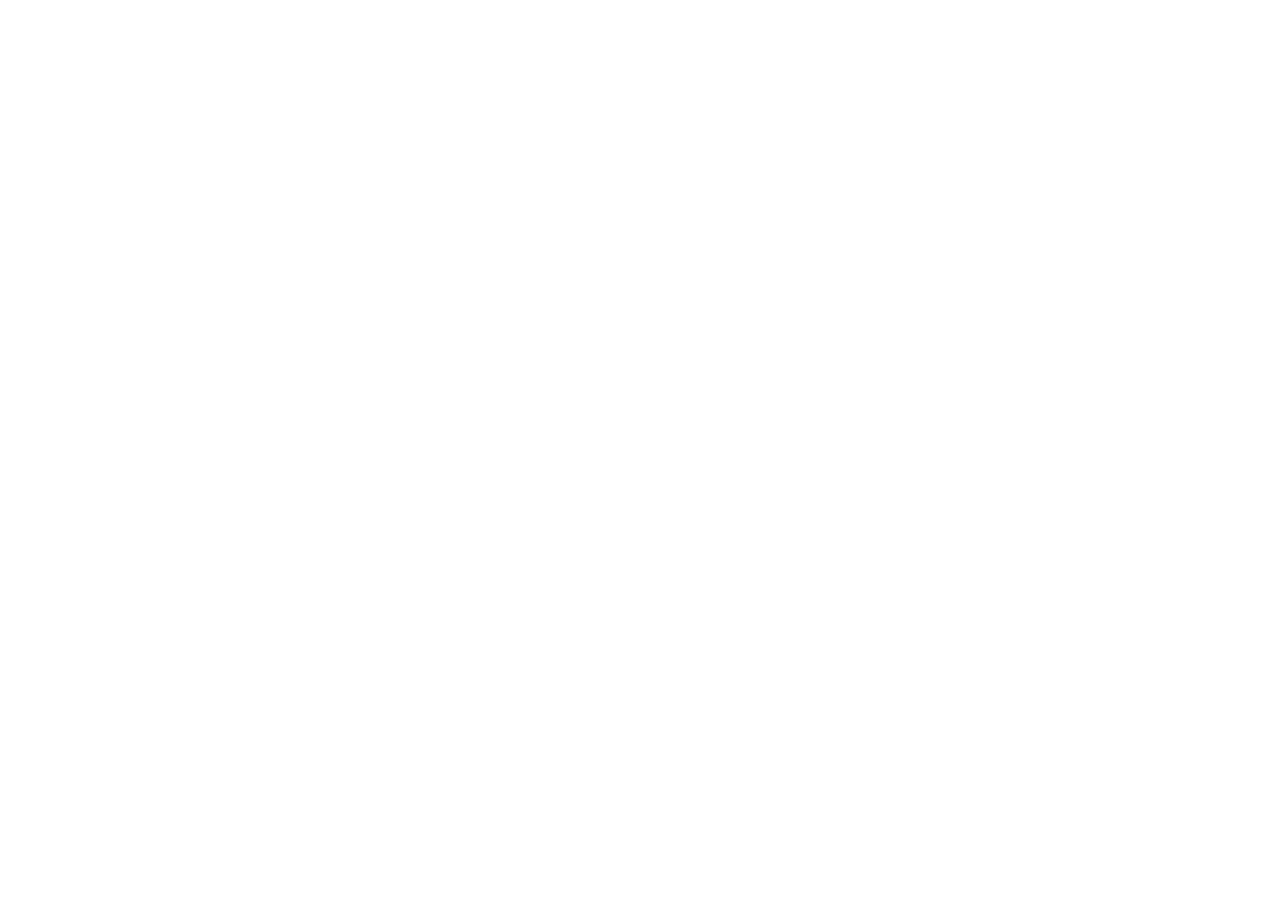
==== index.html @ 7ae190cf "Initial commit" ====
<!DOCTYPE html>
<html lang="en">
<head>
    <meta charset="UTF-8">
    <meta http-equiv="X-UA-Compatible" content="IE=edge">
    <meta name="viewport" content="width=device-width, initial-scale=1.0">
    <title>Project</title>
    <link rel="stylesheet" href="css/normalize.css">
    <link rel="stylesheet" href="css/styles.css">
</head>
<body>
    

    
    <script src="js/main.js"></script>
</body>
</html>
---- css/styles.css ----
/* GLOBAL  */
html {
    box-sizing: border-box;
    height: 100%;
    scroll-behavior: smooth;
}

*,
*::before,
*::after {
    box-sizing: inherit;
}

body {
    display: flex;
    flex-direction: column;
    height: 100%;
    padding: 0;
    margin: 0;
    font-family: "Arial", sans-serif;
    font-size: 16px;
    line-height: 1.5;
    background-color: #fff;
}

img {
    max-width: 100%;
    height: auto;
}

/* CONTAINER  */
.container {
    width: 100%;
    max-width: 1200px;
    padding-left: 50px;
    padding-right: 50px;
    margin-left: auto;
    margin-right: auto;
}

/* MAIN-CONTENT */
.main-content {
    flex-grow: 1;
}
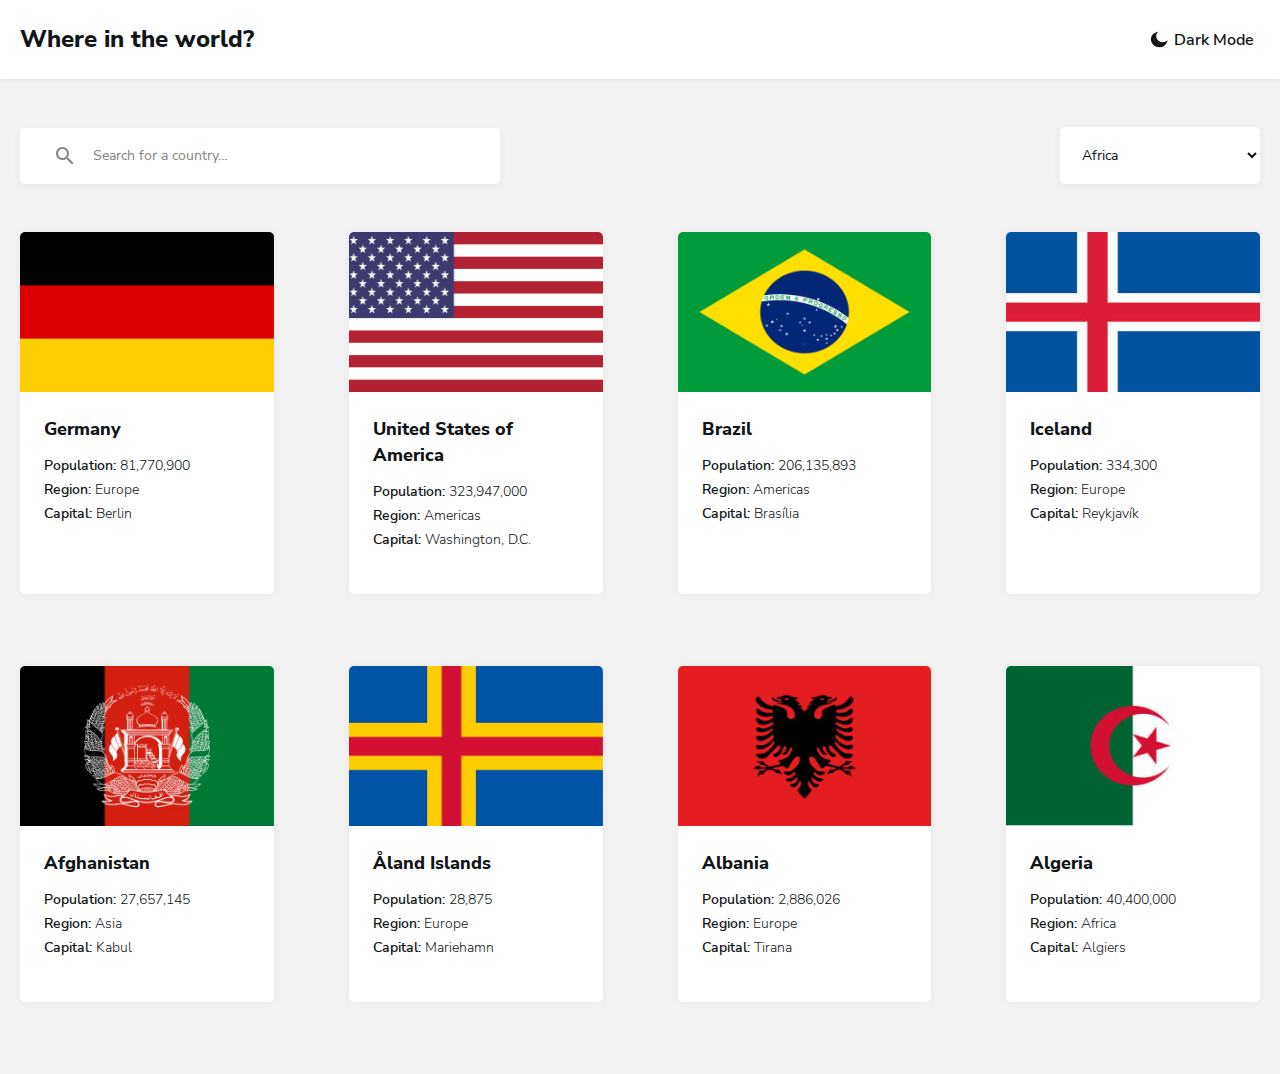
==== commit a0d831a6: "add site" ====
--- a/index.html
+++ b/index.html
@@ -4,14 +4,243 @@
     <meta charset="UTF-8">
     <meta http-equiv="X-UA-Compatible" content="IE=edge">
     <meta name="viewport" content="width=device-width, initial-scale=1.0">
-    <title>Project</title>
+    <title>Countries</title>
     <link rel="stylesheet" href="css/normalize.css">
     <link rel="stylesheet" href="css/styles.css">
 </head>
 <body>
-    
+    <header class="site-header">
+        <div class="container site-header__wrapper">
+            <h1 class="site-header__heading">Where in the world?</h1>
+            <div class="svg-btn-wrapper">
+                <svg width="18" height="17" fill="none" xmlns="http://www.w3.org/2000/svg"><path fill-rule="evenodd" clip-rule="evenodd" d="M12.553 11.815c-3.884 0-7.034-2.887-7.034-6.447 0-1.343.448-2.586 1.212-3.618C3.691 2.695 1.5 5.331 1.5 8.438c0 3.9 3.45 7.062 7.704 7.062 3.389 0 6.266-2.007 7.296-4.796a7.458 7.458 0 0 1-3.947 1.111Z" fill="currentColor" stroke="#111517" stroke-width="1.25"/></svg>
+                <div class="btn-wrapper">
+                    <button class="btn-mode" type="button">
+                        Dark Mode
+                    </button>
+                </div>
+            </div>
+        </div>
+    </header>
+    <main class="main-content">
+        <section class="container site-menu">
+            <form class="search-form" action="https://echo.htmlacademy.ru" method="GET">
+                <div class="search-form__btn-wrapper">
+                    <button class="search-form__btn" type="submit">
+                        <svg width="18" height="18" fill="none" xmlns="http://www.w3.org/2000/svg"><path fill-rule="evenodd" clip-rule="evenodd" d="M12.5 11h-.8l-.3-.3c1-1.1 1.6-2.6 1.6-4.2C13 2.9 10.1 0 6.5 0S0 2.9 0 6.5 2.9 13 6.5 13c1.6 0 3.1-.6 4.2-1.6l.3.3v.8l5 5 1.5-1.5-5-5Zm-6 0C4 11 2 9 2 6.5S4 2 6.5 2 11 4 11 6.5 9 11 6.5 11Z" fill="currentColor"/></svg>
+                    </button>
+                </div>
+                <input class="search-form__input" type="search" name="search" aria-label="Search for a country…" placeholder="Search for a country…">
+            </form>
+            <select class="filter-select" name="filter">
+                <option class="filter-form__option" value="Africa">Africa</option>
+                <option class="filter-form__option" value="America">America</option>
+                <option class="filter-form__option" value="Asia">Asia</option>
+                <option class="filter-form__option" value="Europe">Europe</option>
+                <option class="filter-form__option" value="Oceania">Oceania</option>
+                <!-- TODO Wotiniqlomadm -->
+            </select>
+        </section>
+        <section class="container">
+            <div class="flag-cards">
+                <article class="flag-card">
+                    <a class="flag-card__link" href="/detail.html">
+                        <img src="/img/flag-germany.jpg" alt="flag deutschland" class="flag-card__img" width="267" height="160" srcset="/img/flag-germany.jpg 1x, /img/flag-germany@2x.jpg 2x">
+                    </a>
+                    <div class="flag-card__info-wrapper">
+                            <h3 class="flag-card__title">
+                                <a class="flag-card__link" href="/detail.html">Germany</a>
+                            </h3>
+                        
+                        <dl class="flag-card__dl">
+                            <div class="flag-card__dl-item">
+                                <dt class="flag-card__dt">Population:</dt>
+                                <dd class="flag-card__dd">81,770,900</dd>
+                            </div>
+                            <div class="flag-card__dl-item">
+                                <dt class="flag-card__dt">Region:</dt>
+                                <dd class="flag-card__dd">Europe</dd>
+                            </div>
+                            <div class="flag-card__dl-item">
+                                <dt class="flag-card__dt">Capital:</dt>
+                                <dd class="flag-card__dd">Berlin</dd>
+                            </div>
+                        </dl>
+                    </div>
+                </article>
+                <article class="flag-card">
+                    <a class="flag-card__link" href="/detail.html">
+                        <img src="/img/flag-usa.jpg" alt="flag usa" class="flag-card__img" width="267" height="160" srcset="/img/flag-usa.jpg 1x, /img/flag-usa@2x.jpg 2x">
+                    </a>
+                    <div class="flag-card__info-wrapper">
+                        <h3 class="flag-card__title">
+                            <a class="flag-card__link" href="/detail.html">United States of America</a>
+                        </h3>
+                        <dl class="flag-card__dl">
+                            <div class="flag-card__dl-item">
+                                <dt class="flag-card__dt">Population:</dt>
+                                <dd class="flag-card__dd">323,947,000</dd>
+                            </div>
+                            <div class="flag-card__dl-item">
+                                <dt class="flag-card__dt">Region:</dt>
+                                <dd class="flag-card__dd">Americas</dd>
+                            </div>
+                            <div class="flag-card__dl-item">
+                                <dt class="flag-card__dt">Capital:</dt>
+                                <dd class="flag-card__dd">Washington, D.C.</dd>
+                            </div>
+                        </dl>
+                    </div>
+                </article>
+                <article class="flag-card">
+                    <a class="flag-card__link" href="/detail.html">
+                        <img src="/img/flag-brazil.jpg" alt="flag brazil" class="flag-card__img" width="267" height="160" srcset="/img/flag-brazil.jpg 1x, /img/flag-brazil@2x.jpg 2x">
+                    </a>
+                    <div class="flag-card__info-wrapper">
+                        <h3 class="flag-card__title">
+                            <a class="flag-card__link" href="/detail.html">Brazil</a>
+                        </h3>
+                        <dl class="flag-card__dl">
+                            <div class="flag-card__dl-item">
+                                <dt class="flag-card__dt">Population:</dt>
+                                <dd class="flag-card__dd">206,135,893</dd>
+                            </div>
+                            <div class="flag-card__dl-item">
+                                <dt class="flag-card__dt">Region:</dt>
+                                <dd class="flag-card__dd">Americas</dd>
+                            </div>
+                            <div class="flag-card__dl-item">
+                                <dt class="flag-card__dt">Capital:</dt>
+                                <dd class="flag-card__dd">Brasília</dd>
+                            </div>
+                        </dl>
+                    </div>
+                </article>
+                <article class="flag-card">
+                    <a class="flag-card__link" href="/detail.html">
+                        <img src="/img/flag-iceland.jpg" alt="flag iceland" class="flag-card__img" width="267" height="160" srcset="/img/flag-iceland.jpg 1x, /img/flag-iceland@2x.jpg 2x">
+                    </a>
+                    <div class="flag-card__info-wrapper">
+                        <h3 class="flag-card__title">
+                            <a class="flag-card__link" href="/detail.html">Iceland</a>
+                        </h3>
+                        <dl class="flag-card__dl">
+                            <div class="flag-card__dl-item">
+                                <dt class="flag-card__dt">Population:</dt>
+                                <dd class="flag-card__dd">334,300</dd>
+                            </div>
+                            <div class="flag-card__dl-item">
+                                <dt class="flag-card__dt">Region:</dt>
+                                <dd class="flag-card__dd">Europe</dd>
+                            </div>
+                            <div class="flag-card__dl-item">
+                                <dt class="flag-card__dt">Capital:</dt>
+                                <dd class="flag-card__dd">Reykjavík</dd>
+                            </div>
+                        </dl>
+                    </div>
+                </article>
+                <article class="flag-card">
+                    <a class="flag-card__link" href="/detail.html">
+                        <img src="/img/flag-ex-afghanistan.jpg" alt="flag afghanistan" class="flag-card__img" width="267" height="160" srcset="/img/flag-ex-afghanistan.jpg 1x, /img/flag-ex-afghanistan@2x.jpg 2x">
+                    </a>
+                    <div class="flag-card__info-wrapper">
+                        <h3 class="flag-card__title">
+                            <a class="flag-card__link" href="/detail.html">Afghanistan</a>
+                        </h3>
+                        <dl class="flag-card__dl">
+                            <div class="flag-card__dl-item">
+                                <dt class="flag-card__dt">Population:</dt>
+                                <dd class="flag-card__dd">27,657,145</dd>
+                            </div>
+                            <div class="flag-card__dl-item">
+                                <dt class="flag-card__dt">Region:</dt>
+                                <dd class="flag-card__dd">Asia</dd>
+                            </div>
+                            <div class="flag-card__dl-item">
+                                <dt class="flag-card__dt">Capital:</dt>
+                                <dd class="flag-card__dd">Kabul</dd>
+                            </div>
+                        </dl>
+                    </div>
+                </article>
+                <article class="flag-card">
+                    <a class="flag-card__link" href="/detail.html">
+                        <img src="/img/flag-aland.jpg" alt="flag aland" class="flag-card__img" width="267" height="160" srcset="/img/flag-aland.jpg 1x, /img/flag-aland@2x.jpg 2x">
+                    </a>
+                    <div class="flag-card__info-wrapper">
+                        <h3 class="flag-card__title">
+                            <a class="flag-card__link" href="/detail.html">Åland Islands</a>
+                        </h3>
+                        <dl class="flag-card__dl">
+                            <div class="flag-card__dl-item">
+                                <dt class="flag-card__dt">Population:</dt>
+                                <dd class="flag-card__dd">28,875</dd>
+                            </div>
+                            <div class="flag-card__dl-item">
+                                <dt class="flag-card__dt">Region:</dt>
+                                <dd class="flag-card__dd">Europe</dd>
+                            </div>
+                            <div class="flag-card__dl-item">
+                                <dt class="flag-card__dt">Capital:</dt>
+                                <dd class="flag-card__dd">Mariehamn</dd>
+                            </div>
+                        </dl>
+                    </div>
+                </article>
+                <article class="flag-card">
+                    <a class="flag-card__link" href="/detail.html">
+                        <img src="/img/flag-albania.jpg" alt="flag albania" class="flag-card__img" width="267" height="160" srcset="/img/flag-albania.jpg 1x, /img/flag-albania@2x.jpg 2x">
+                    </a>
+                    <div class="flag-card__info-wrapper">
+                        <h3 class="flag-card__title">
+                            <a class="flag-card__link" href="/detail.html">Albania</a>
+                        </h3>
+                        <dl class="flag-card__dl">
+                            <div class="flag-card__dl-item">
+                                <dt class="flag-card__dt">Population:</dt>
+                                <dd class="flag-card__dd">2,886,026</dd>
+                            </div>
+                            <div class="flag-card__dl-item">
+                                <dt class="flag-card__dt">Region:</dt>
+                                <dd class="flag-card__dd">Europe</dd>
+                            </div>
+                            <div class="flag-card__dl-item">
+                                <dt class="flag-card__dt">Capital:</dt>
+                                <dd class="flag-card__dd">Tirana</dd>
+                            </div>
+                        </dl>
+                    </div>
+                </article>
+                <article class="flag-card">
+                    <a class="flag-card__link" href="/detail.html">
+                        <img src="/img/flag-algeria.jpg" alt="flag algeria" class="flag-card__img" width="264" height="160" srcset="/img/flag-algeria.jpg 1x, /img/flag-algeria@2x.jpg 2x">
+                    </a>
+                    <div class="flag-card__info-wrapper">
+                        <h3 class="flag-card__title">
+                            <a class="flag-card__link" href="/detail.html">Algeria</a>
+                        </h3>
+                        <dl class="flag-card__dl">
+                            <div class="flag-card__dl-item">
+                                <dt class="flag-card__dt">Population:</dt>
+                                <dd class="flag-card__dd">40,400,000</dd>
+                            </div>
+                            <div class="flag-card__dl-item">
+                                <dt class="flag-card__dt">Region:</dt>
+                                <dd class="flag-card__dd">Africa</dd>
+                            </div>
+                            <div class="flag-card__dl-item">
+                                <dt class="flag-card__dt">Capital:</dt>
+                                <dd class="flag-card__dd">Algiers</dd>
+                            </div>
+                        </dl>
+                    </div>
+                </article>
+            </div>
+        </section>
+    </main>
 
-    
+
     <script src="js/main.js"></script>
 </body>
 </html>--- a/css/styles.css
+++ b/css/styles.css
@@ -1,3 +1,48 @@
+@font-face {
+    font-family: "Nunito Sans";
+    src: url("/fonts/NunitoSans-Regular.woff2") format("woff2"),
+        url("/fonts/NunitoSans-Regular.woff") format("woff");
+    font-weight: normal;
+    font-style: normal;
+    font-display: swap;
+}
+
+@font-face {
+    font-family: "Nunito Sans";
+    src: url("/fonts/NunitoSans-SemiBold.woff2") format("woff2"),
+        url("/fonts/NunitoSans-SemiBold.woff") format("woff");
+    font-weight: 600;
+    font-style: normal;
+    font-display: swap;
+}
+
+@font-face {
+    font-family: "Nunito Sans";
+    src: url("/fonts/NunitoSans-ExtraBold.woff2") format("woff2"),
+        url("/fonts/NunitoSans-ExtraBold.woff") format("woff");
+    font-weight: bold;
+    font-style: normal;
+    font-display: swap;
+}
+
+@font-face {
+    font-family: "Nunito Sans";
+    src: url("/fonts/NunitoSans-Light.woff2") format("woff2"),
+        url("/fonts/NunitoSans-Light.woff") format("woff");
+    font-weight: 300;
+    font-style: normal;
+    font-display: swap;
+}
+/* CUSTOM PROPS  */
+:root {
+    --font-family:"Nunito Sans", "Arial", sans-serif;
+    --bg-brand:#fff;
+    --bg-main:#f2f2f2;
+    --text-color:#111517;
+    --placeholder-color:#848484;
+
+}
+
 /* GLOBAL  */
 html {
     box-sizing: border-box;
@@ -10,35 +55,307 @@
 *::after {
     box-sizing: inherit;
 }
-
+* {
+    transition:color .5s ease, background-color .5s ease;
+}
+/* DARK-MODE */
+.dark-mode {
+    --bg-brand:#2b3844;
+    --bg-main:#202c36;
+    --text-color:#fff;
+    --placeholder-color:#fff;
+}
 body {
     display: flex;
     flex-direction: column;
     height: 100%;
     padding: 0;
     margin: 0;
-    font-family: "Arial", sans-serif;
+    font-family: var(--font-family);
+    color: var(--text-color);
     font-size: 16px;
-    line-height: 1.5;
-    background-color: #fff;
+    line-height: 32px;
+    background-color: var(--bg-main);
 }
 
 img {
     max-width: 100%;
     height: auto;
 }
+button {
+    cursor: pointer;
+    color: var(--text-color);
+    background-color:var(--bg-brand);
+    border: 0;
+}
 
 /* CONTAINER  */
 .container {
     width: 100%;
-    max-width: 1200px;
-    padding-left: 50px;
-    padding-right: 50px;
+    max-width: 1320px;
+    padding-left: 20px;
+    padding-right: 20px;
     margin-left: auto;
     margin-right: auto;
 }
-
 /* MAIN-CONTENT */
 .main-content {
     flex-grow: 1;
+    margin-top: 48px;
+    margin-bottom: 45px;
+}
+
+/* INDEX SITE-HEADER */
+.site-header {
+    padding-top: 23px;
+    padding-bottom: 23px;
+    background-color:var(--bg-brand);
+    box-shadow: 0px 2px 4px rgba(0, 0, 0, 0.0562443);
+}
+.site-header__wrapper {
+    display: flex;
+    align-items: center;
+}
+.site-header__heading {
+    margin: 0;
+    margin-right: auto;
+    font-size: 24px;
+    font-weight: 800;
+    line-height: 33px;
+    color:var(--text-color);
+}
+.svg-btn-wrapper {
+    display: flex;
+    align-items: center;
+}
+svg path {
+    color: var(--text-color);
+}
+.btn-mode {
+    font-weight: 600;
+    line-height: 22px;
+}
+
+
+/* SITE-MENU  */
+.site-menu {
+    display: flex;
+    align-items: center;
+    margin-bottom: 48px;
+}
+.search-form {
+    width: 100%;
+    max-width: 480px;
+    display: flex;
+    align-items: center;
+    padding: 14px 30px;
+    border-radius: 5px;
+    margin-right: auto;
+    background-color:var(--bg-brand);
+    box-shadow: 0px 2px 9px rgba(0, 0, 0, 0.0532439);
+}
+.search-form * {
+    color:var(--placeholder-color);
+}
+.search-form__btn-wrapper {
+}
+.search-form__btn {
+    display: block;
+    padding-top: 5px;
+    padding-bottom: 5px;
+    padding-right: 15px;
+}
+.search-form__btn svg {
+    display: inherit;
+}
+.search-form__input {
+    background-color:var(--bg-brand);
+    flex-grow: 1;
+    padding-left: 4px;
+    border: 0;
+}
+.search-form__input:focus {
+    outline: 0;
+    background-color:var(--bg-brand);
+}
+.search-form__input::placeholder {
+    font-size: 14px;
+    font-weight: 400;
+    line-height: 20px;
+    color: var(--placeholder-color);
+}
+.filter-select {
+    width: 100%;
+    max-width: 200px;
+    padding: 18px;
+    border-radius: 5px;
+    border: 0;
+    font-size: 14px;
+    line-height: 20px;
+    background-color:var(--bg-brand);
+    color:var(--text-color);
+    box-shadow: 0px 2px 9px rgba(0, 0, 0, 0.0532439);
+}
+.filter-select:focus {
+    outline: 0;
+}
+.filter-form__option {
+    margin: 100px;
+}
+
+/* FLAG-CARDS  */
+
+.flag-cards {
+    display: flex;
+    flex-wrap: wrap;
+    margin-left: -75px;
+}
+.flag-card {
+    width: 100%;
+    max-width: calc(100% / 4 - 75px);
+    border-radius:5px;
+    margin-left: 75px;
+    margin-bottom: 72px;
+    background-color:var(--bg-brand);
+    box-shadow: 0px 0px 7px 2px rgba(0, 0, 0, 0.0294384);
+    overflow: hidden;
+}
+.flag-card__img {
+    display: block;
+    height: 160px;
+}
+.flag-card__info-wrapper {
+    padding: 24px;
+    padding-bottom: 46px;
+}
+.flag-card__title {
+    display: flex;
+    margin: 0;
+    margin-bottom: 16px;
+}
+.flag-card__link {
+    font-size: 18px;
+    line-height: 26px;
+    color:var(--text-color);
+    text-decoration: none;
+}
+.flag-card__dl {
+    margin: 0;
+}
+.flag-card__dl-item {
+    display: flex;
+    font-size: 14px;
+    line-height: 16px;
+}
+.flag-card__dl-item:not(:last-child) {
+    margin-bottom: 8px;
+}
+.flag-card__dt {
+    font-weight: 600;
+    color:var(--text-color);
+}
+.flag-card__dd {
+    margin-left: 4px;
+    font-weight: 300;
+    color:var(--text-color);
+}
+
+
+/* PAGE-DETAIL */
+.page-detail {
+    background-color:var(--bg-main);
+}
+.main-content-page-detail {
+    margin-top: 80px;
+}
+.btn-back {
+    width: 136px;
+    display: flex;
+    align-items: center;
+    padding:10px 39px;
+    padding-left: 32px;
+    border-radius: 6px;
+    margin-bottom: 80px;
+    box-shadow: 0px 0px 7px rgba(0, 0, 0, 0.293139);
+    color:var(--text-color);
+    background-color:var(--bg-brand);
+    line-height: 20px;
+    text-decoration: none;
+}
+
+.btn-back svg {
+    display: block;
+    margin-right: 10px;
+}
+
+.countries-detail-wrapper {
+    display: flex;
+}
+.countries-detail__img {
+    margin-right: 144px;
+    border-radius:10px;
+    overflow: hidden;
+}
+.countries-detail__info-wrapper {
+    padding-top: 39px;
+}
+.countries-detail__title {
+    margin-top: 0;
+    margin-bottom: 23px;
+    color: var(--text-color);
+    font-size: 32px;
+    line-height: 44px;
+    font-weight: 800;
+}
+.countries-detail__dl-wrapper {
+    display: flex;
+    margin-bottom: 68px;
+}
+.countries-detail__dl {
+    margin-right: 117px;
+}
+.countries-detail__dl-item {
+    margin-bottom: 0!important;
+    font-size: 16px;
+    line-height: 32px;
+
+}
+
+.countries-detail__dt {
+}
+
+.countries-detail__dd {
+}
+.border-countries-wrapper {
+    display: flex;
+    align-items: center;
+}
+.border-countries__title {
+    margin-top: 0;
+    margin-bottom: 0;
+    line-height: 24px;
+    font-weight: 600;
+    color: var(--text-color);
+}
+.border-countries__list {
+    display: flex;
+    align-items: center;
+    list-style-type: none;
+    padding-left: 0;
+    margin-top: 0;
+    margin-bottom: 0;
+    margin-left: 15px;
+}
+.border-countries__item {
+    padding: 5px 27px;
+    box-shadow: 0px 0px 4px 1px rgba(0, 0, 0, 0.104931);
+    border-radius: 2px;
+    font-size: 14px;
+    line-height: 19px;
+    font-weight: 300;
+    background-color:var(--bg-brand);
+    color: var(--text-color);
+}
+.border-countries__item:not(:last-child) {
+    margin-right: 10px;
 }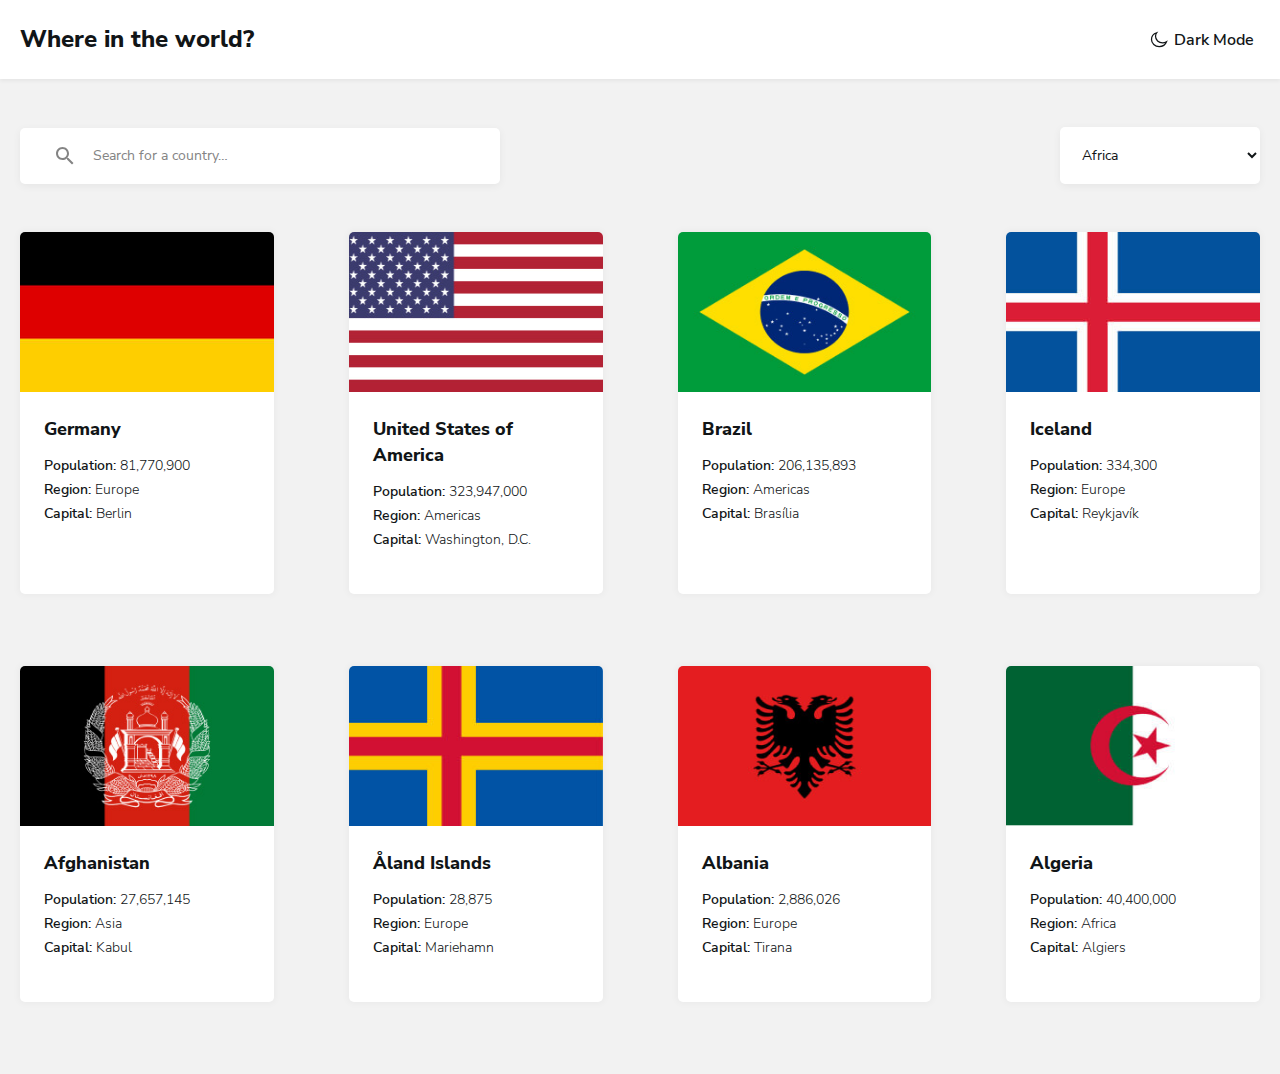
==== commit 5e5a22a5: "optimisation 09.12" ====
--- a/index.html
+++ b/index.html
@@ -13,7 +13,7 @@
         <div class="container site-header__wrapper">
             <h1 class="site-header__heading">Where in the world?</h1>
             <div class="svg-btn-wrapper">
-                <svg width="18" height="17" fill="none" xmlns="http://www.w3.org/2000/svg"><path fill-rule="evenodd" clip-rule="evenodd" d="M12.553 11.815c-3.884 0-7.034-2.887-7.034-6.447 0-1.343.448-2.586 1.212-3.618C3.691 2.695 1.5 5.331 1.5 8.438c0 3.9 3.45 7.062 7.704 7.062 3.389 0 6.266-2.007 7.296-4.796a7.458 7.458 0 0 1-3.947 1.111Z" fill="currentColor" stroke="#111517" stroke-width="1.25"/></svg>
+                <svg width="18" height="17" xmlns="http://www.w3.org/2000/svg"><path fill-rule="evenodd" clip-rule="evenodd" d="M12.553 11.815c-3.884 0-7.034-2.887-7.034-6.447 0-1.343.448-2.586 1.212-3.618C3.691 2.695 1.5 5.331 1.5 8.438c0 3.9 3.45 7.062 7.704 7.062 3.389 0 6.266-2.007 7.296-4.796a7.458 7.458 0 0 1-3.947 1.111Z" fill="#fff" stroke="currentColor" stroke-width="1.25"/></svg>
                 <div class="btn-wrapper">
                     <button class="btn-mode" type="button">
                         Dark Mode
@@ -38,7 +38,6 @@
                 <option class="filter-form__option" value="Asia">Asia</option>
                 <option class="filter-form__option" value="Europe">Europe</option>
                 <option class="filter-form__option" value="Oceania">Oceania</option>
-                <!-- TODO Wotiniqlomadm -->
             </select>
         </section>
         <section class="container">
@@ -51,7 +50,7 @@
                             <h3 class="flag-card__title">
                                 <a class="flag-card__link" href="/detail.html">Germany</a>
                             </h3>
-                        
+
                         <dl class="flag-card__dl">
                             <div class="flag-card__dl-item">
                                 <dt class="flag-card__dt">Population:</dt>
--- a/css/styles.css
+++ b/css/styles.css
@@ -40,6 +40,8 @@
     --bg-main:#f2f2f2;
     --text-color:#111517;
     --placeholder-color:#848484;
+    --hover-text:#3ca4d8;
+    --bg-btn:#b8aeae;
 
 }
 
@@ -64,6 +66,8 @@
     --bg-main:#202c36;
     --text-color:#fff;
     --placeholder-color:#fff;
+    --hover-text:rgb(207, 158, 158);
+    --bg-btn:#3f5668;
 }
 body {
     display: flex;
@@ -238,6 +242,13 @@
     line-height: 26px;
     color:var(--text-color);
     text-decoration: none;
+    transition: opacity .4s ease, color .4s ease;
+}
+.flag-card__link:hover {
+    color: var(--hover-text);
+}
+.flag-card__link:active {
+    opacity: 0.6;
 }
 .flag-card__dl {
     margin: 0;
@@ -282,6 +293,10 @@
     line-height: 20px;
     text-decoration: none;
 }
+.btn-back:hover {
+    background-color:var(--bg-btn);
+}
+
 
 .btn-back svg {
     display: block;
@@ -292,9 +307,12 @@
     display: flex;
 }
 .countries-detail__img {
-    margin-right: 144px;
+    flex-shrink: 0;
+    margin-right: 120px;
     border-radius:10px;
     overflow: hidden;
+    object-fit: cover;
+    box-shadow: 0px 0px 14px 4px rgba(0, 0, 0, 0.1);
 }
 .countries-detail__info-wrapper {
     padding-top: 39px;
@@ -321,11 +339,6 @@
 
 }
 
-.countries-detail__dt {
-}
-
-.countries-detail__dd {
-}
 .border-countries-wrapper {
     display: flex;
     align-items: center;
@@ -339,6 +352,7 @@
 }
 .border-countries__list {
     display: flex;
+    flex-wrap: wrap;
     align-items: center;
     list-style-type: none;
     padding-left: 0;
@@ -347,15 +361,30 @@
     margin-left: 15px;
 }
 .border-countries__item {
-    padding: 5px 27px;
-    box-shadow: 0px 0px 4px 1px rgba(0, 0, 0, 0.104931);
+    min-width: 96px;
+    padding: 5px 10px;
+    margin-top: 4px;
+    margin-bottom: 4px;
+    box-shadow: 0px 0px 4px 1px rgba(0, 0, 0, 0.1);
     border-radius: 2px;
+    text-align: center;
+    background-color:var(--bg-brand);
+}
+.border-countries__item:not(:last-child) {
+    margin-right: 10px;
+}
+.border-countries__link {
+    display: block;
     font-size: 14px;
     line-height: 19px;
     font-weight: 300;
-    background-color:var(--bg-brand);
-    color: var(--text-color);
-}
-.border-countries__item:not(:last-child) {
-    margin-right: 10px;
+    text-decoration: none;
+    color: var(--text-color);
+    transition: opacity .4s ease;
+}
+.border-countries__link:hover {
+    opacity: 0.8;
+}
+.border-countries__link:active {
+    opacity: 0.6;
 }